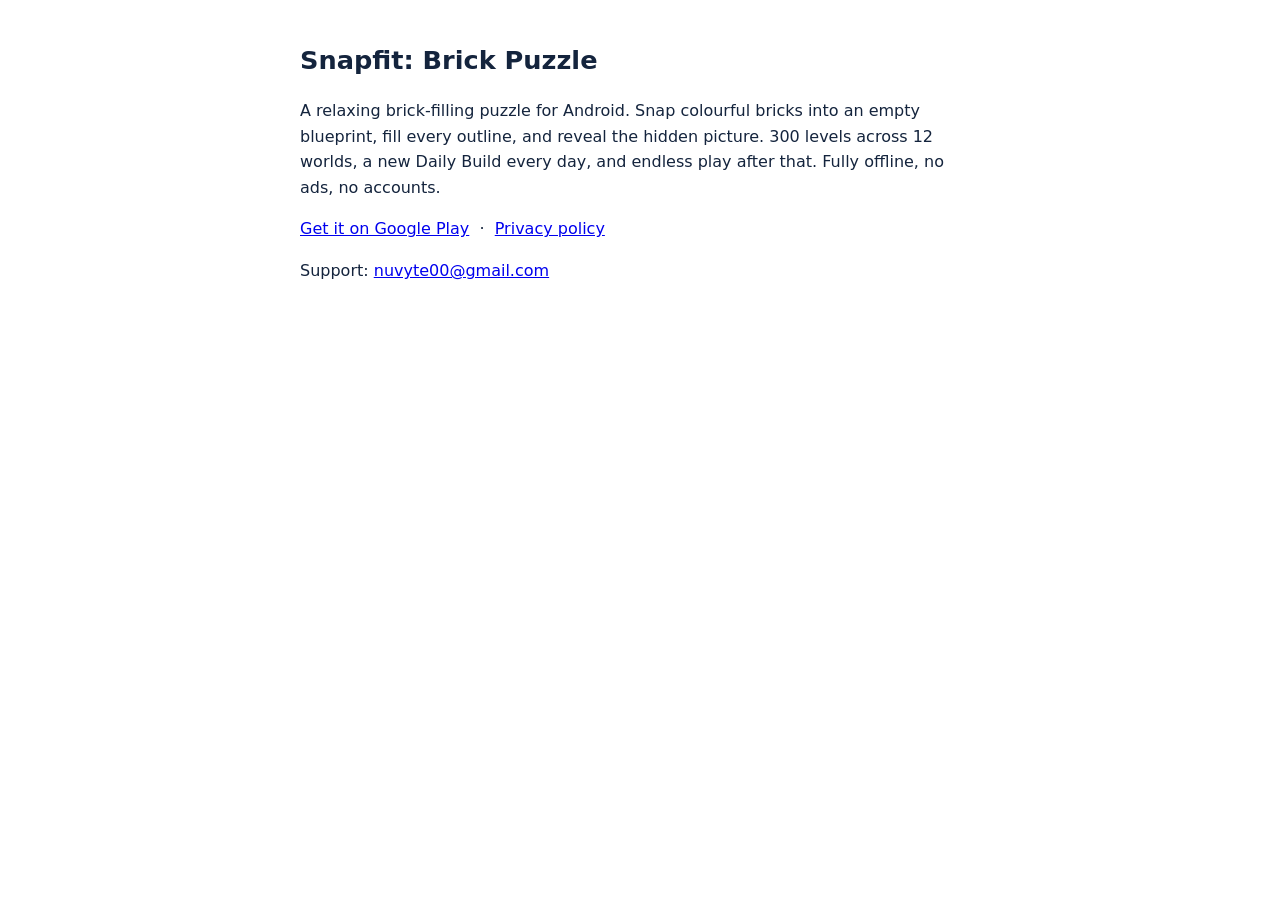
==== index.html @ 2ac183a6 "Snapfit site: landing page and privacy policy Co-Authored-By: Claude Opus 5.5 <noreply@anthropic.com" ====
<!doctype html>
<html lang="en"><head><meta charset="utf-8"><meta name="viewport" content="width=device-width, initial-scale=1">
<title>Snapfit: Brick Puzzle</title>
<style>body{font-family:system-ui,sans-serif;max-width:680px;margin:40px auto;padding:0 20px;line-height:1.6;color:#14243D}h1{font-size:1.6rem}</style>
</head><body>
<h1>Snapfit: Brick Puzzle</h1>
<p>A relaxing brick-filling puzzle for Android. Snap colourful bricks into an empty blueprint, fill every outline, and reveal the hidden picture. 300 levels across 12 worlds, a new Daily Build every day, and endless play after that. Fully offline, no ads, no accounts.</p>
<p><a href="https://play.google.com/store/apps/details?id=com.nuvyte.snapfit">Get it on Google Play</a> &nbsp;·&nbsp; <a href="privacy-policy.html">Privacy policy</a></p>
<p>Support: <a href="mailto:nuvyte00@gmail.com">nuvyte00@gmail.com</a></p>
</body></html>
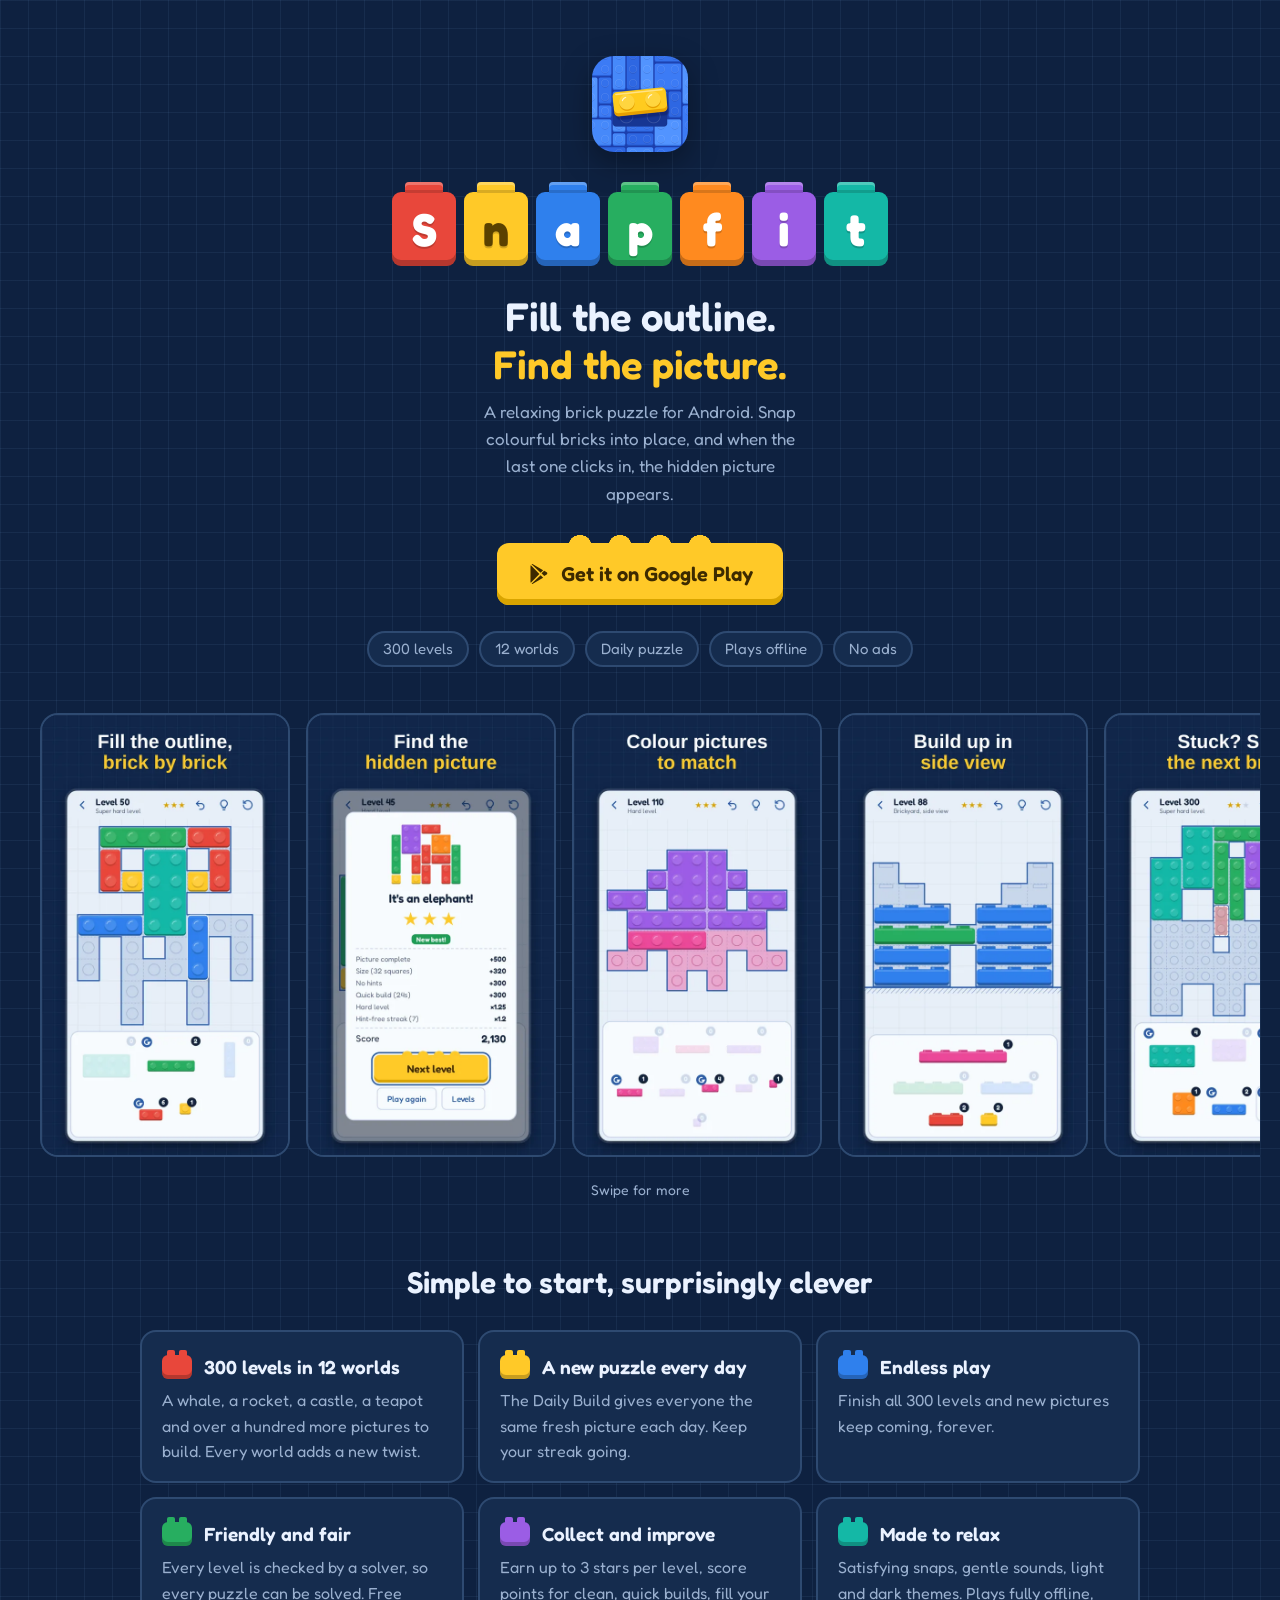
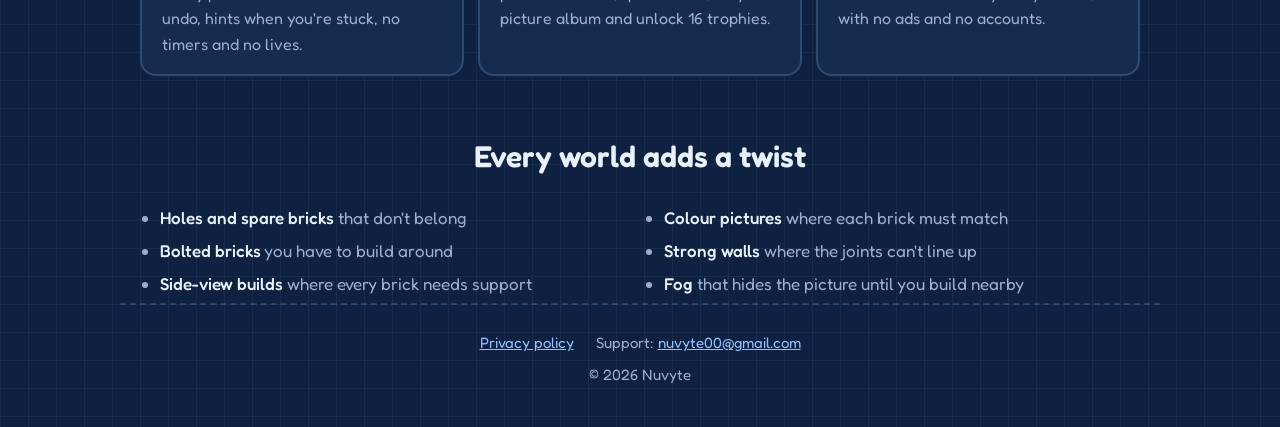
==== commit 89a3c4b1: "Redesign site to match the game: brick logo, screenshots, features; restyle privacy page Co-Authored" ====
--- a/index.html
+++ b/index.html
@@ -1,10 +1,83 @@
 <!doctype html>
-<html lang="en"><head><meta charset="utf-8"><meta name="viewport" content="width=device-width, initial-scale=1">
+<html lang="en">
+<head>
+<meta charset="utf-8">
+<meta name="viewport" content="width=device-width, initial-scale=1">
 <title>Snapfit: Brick Puzzle</title>
-<style>body{font-family:system-ui,sans-serif;max-width:680px;margin:40px auto;padding:0 20px;line-height:1.6;color:#14243D}h1{font-size:1.6rem}</style>
-</head><body>
-<h1>Snapfit: Brick Puzzle</h1>
-<p>A relaxing brick-filling puzzle for Android. Snap colourful bricks into an empty blueprint, fill every outline, and reveal the hidden picture. 300 levels across 12 worlds, a new Daily Build every day, and endless play after that. Fully offline, no ads, no accounts.</p>
-<p><a href="https://play.google.com/store/apps/details?id=com.nuvyte.snapfit">Get it on Google Play</a> &nbsp;·&nbsp; <a href="privacy-policy.html">Privacy policy</a></p>
-<p>Support: <a href="mailto:nuvyte00@gmail.com">nuvyte00@gmail.com</a></p>
-</body></html>
+<meta name="description" content="Snap colourful bricks into place, fill every outline, and reveal the hidden picture. 300 levels, a new puzzle every day, no ads. For Android.">
+<meta name="theme-color" content="#0E2140">
+<meta property="og:title" content="Snapfit: Brick Puzzle">
+<meta property="og:description" content="Fill the outline. Find the picture. 300 levels and a new puzzle every day.">
+<meta property="og:image" content="https://nuvyte.github.io/snapfit/img/og-1024x500.png">
+<meta property="og:url" content="https://nuvyte.github.io/snapfit/">
+<meta name="twitter:card" content="summary_large_image">
+<link rel="icon" type="image/png" sizes="32x32" href="img/favicon-32.png">
+<link rel="apple-touch-icon" href="img/apple-touch-icon.png">
+<link rel="preconnect" href="https://fonts.googleapis.com">
+<link rel="preconnect" href="https://fonts.gstatic.com" crossorigin>
+<link href="https://fonts.googleapis.com/css2?family=Fredoka:wght@400;500;600;700&display=swap" rel="stylesheet">
+<link rel="stylesheet" href="style.css">
+</head>
+<body>
+<header class="hero wrap">
+  <img class="app-icon" src="img/icon-192.png" alt="" width="96" height="96">
+  <h1 class="logo" aria-label="Snapfit"><span>S</span><span>n</span><span>a</span><span>p</span><span>f</span><span>i</span><span>t</span></h1>
+  <p class="tagline">Fill the outline.<br><em>Find the picture.</em></p>
+  <p class="sub">A relaxing brick puzzle for Android. Snap colourful bricks into place, and when the last one clicks in, the hidden picture appears.</p>
+  <a class="cta" href="https://play.google.com/store/apps/details?id=com.nuvyte.snapfit">
+    <svg viewBox="0 0 24 24" aria-hidden="true"><path fill="currentColor" d="M4.2 2.4c-.3.3-.4.8-.4 1.3v16.6c0 .5.1 1 .4 1.3l9.3-9.6zM14.9 13.4l2.7 2.8-11.2 6.4c-.5.3-1 .3-1.4.1zM18.8 8.5l2.7 1.6c.9.5.9 1.9 0 2.4l-2.7 1.6-3-3zM5 1.3c.4-.2.9-.2 1.4.1l11.2 6.4-2.7 2.8z"/></svg>
+    Get it on Google Play
+  </a>
+  <ul class="facts">
+    <li>300 levels</li><li>12 worlds</li><li>Daily puzzle</li><li>Plays offline</li><li>No ads</li>
+  </ul>
+</header>
+
+<main>
+  <div class="shots" tabindex="0" aria-label="Screenshots">
+    <img src="img/shot-1-drag.webp" alt="Dragging bricks onto a level's outline" width="540" height="960" loading="lazy">
+    <img src="img/shot-2-reveal.webp" alt="A finished level revealing the hidden picture" width="540" height="960" loading="lazy">
+    <img src="img/shot-3-colour.webp" alt="A colour level where each brick must match its colour" width="540" height="960" loading="lazy">
+    <img src="img/shot-4-side.webp" alt="A side-view build where bricks need support" width="540" height="960" loading="lazy">
+    <img src="img/shot-5-hint.webp" alt="A hint showing the next brick in place" width="540" height="960" loading="lazy">
+    <img src="img/shot-6-worlds.webp" alt="The list of 12 worlds" width="540" height="960" loading="lazy">
+    <img src="img/shot-7-home.webp" alt="The home screen with the daily build" width="540" height="960" loading="lazy">
+    <img src="img/shot-8-album.webp" alt="The picture album" width="540" height="960" loading="lazy">
+  </div>
+  <p class="hint">Swipe for more</p>
+
+  <section class="wrap">
+    <h2>Simple to start, surprisingly clever</h2>
+    <div class="grid">
+      <div class="card"><h3><span class="chip" style="--c:#E8473B"></span>300 levels in 12 worlds</h3>
+        <p>A whale, a rocket, a castle, a teapot and over a hundred more pictures to build. Every world adds a new twist.</p></div>
+      <div class="card"><h3><span class="chip" style="--c:#FFC928"></span>A new puzzle every day</h3>
+        <p>The Daily Build gives everyone the same fresh picture each day. Keep your streak going.</p></div>
+      <div class="card"><h3><span class="chip" style="--c:#2F80ED"></span>Endless play</h3>
+        <p>Finish all 300 levels and new pictures keep coming, forever.</p></div>
+      <div class="card"><h3><span class="chip" style="--c:#27AE60"></span>Friendly and fair</h3>
+        <p>Every level is checked by a solver, so every puzzle can be solved. Free undo, hints when you're stuck, no timers and no lives.</p></div>
+      <div class="card"><h3><span class="chip" style="--c:#9B5DE5"></span>Collect and improve</h3>
+        <p>Earn up to 3 stars per level, score points for clean, quick builds, fill your picture album and unlock 16 trophies.</p></div>
+      <div class="card"><h3><span class="chip" style="--c:#14B8A6"></span>Made to relax</h3>
+        <p>Satisfying snaps, gentle sounds, light and dark themes. Plays fully offline, with no ads and no accounts.</p></div>
+    </div>
+
+    <h2>Every world adds a twist</h2>
+    <ul class="twists">
+      <li><b>Holes and spare bricks</b> that don't belong</li>
+      <li><b>Bolted bricks</b> you have to build around</li>
+      <li><b>Side-view builds</b> where every brick needs support</li>
+      <li><b>Colour pictures</b> where each brick must match</li>
+      <li><b>Strong walls</b> where the joints can't line up</li>
+      <li><b>Fog</b> that hides the picture until you build nearby</li>
+    </ul>
+  </section>
+</main>
+
+<footer class="wrap">
+  <nav><a href="privacy-policy.html">Privacy policy</a><span>Support: <a href="mailto:nuvyte00@gmail.com">nuvyte00@gmail.com</a></span></nav>
+  © 2026 Nuvyte
+</footer>
+</body>
+</html>
--- a/style.css
+++ b/style.css
@@ -0,0 +1,74 @@
+:root{
+  --navy:#0E2140;--navy-2:#152C4E;--edge:rgba(143,192,255,.2);--grid:rgba(143,192,255,.07);
+  --text:#EAF2FF;--muted:#9AB0CF;--ink:#8FC0FF;--gold:#FFC928;--gold-edge:#D9A400;--gold-text:#3D2A00;
+  color-scheme:dark;
+}
+*,*::before,*::after{box-sizing:border-box}
+html{-webkit-text-size-adjust:100%}
+body{margin:0;background:var(--navy);color:var(--text);font:17px/1.6 'Fredoka','Trebuchet MS','Avenir Next',system-ui,sans-serif;
+  background-image:linear-gradient(var(--grid) 1px,transparent 1px),linear-gradient(90deg,var(--grid) 1px,transparent 1px);background-size:28px 28px}
+a{color:var(--ink)}
+.wrap{max-width:1040px;margin:0 auto;padding-inline:20px}
+img{max-width:100%;display:block}
+
+/* brick logo, same as the game's home screen */
+.logo{display:flex;gap:clamp(4px,1.2vw,8px);justify-content:center;margin:0;padding-top:14px;font-size:inherit}
+.logo span{--c:#E8473B;position:relative;width:clamp(38px,10vw,64px);height:clamp(44px,11.5vw,74px);background:var(--c);border-radius:9px;
+  display:grid;place-items:center;color:#fff;font-weight:700;font-size:clamp(26px,7vw,46px);line-height:1;
+  box-shadow:inset 0 -6px 0 rgba(0,0,0,.22);text-shadow:0 2px 0 rgba(0,0,0,.18)}
+.logo span::before{content:"";position:absolute;top:-10px;left:20%;width:60%;height:11px;border-radius:4px 4px 0 0;background:var(--c);
+  box-shadow:inset 0 -3px 0 rgba(0,0,0,.15),inset 0 3px 0 rgba(255,255,255,.25)}
+.logo span:nth-child(2){--c:#FFC928;color:#5A4100}.logo span:nth-child(3){--c:#2F80ED}.logo span:nth-child(4){--c:#27AE60}
+.logo span:nth-child(5){--c:#FF8A1F}.logo span:nth-child(6){--c:#9B5DE5}.logo span:nth-child(7){--c:#14B8A6}
+@media (prefers-reduced-motion:no-preference){.logo span{animation:drop .5s cubic-bezier(.3,1.5,.6,1) both}
+  .logo span:nth-child(2){animation-delay:.07s}.logo span:nth-child(3){animation-delay:.14s}.logo span:nth-child(4){animation-delay:.21s}
+  .logo span:nth-child(5){animation-delay:.28s}.logo span:nth-child(6){animation-delay:.35s}.logo span:nth-child(7){animation-delay:.42s}
+  @keyframes drop{from{transform:translateY(-80px);opacity:0}to{transform:none;opacity:1}}}
+
+/* hero */
+.hero{text-align:center;padding-block:56px 36px}
+.app-icon{width:96px;height:96px;border-radius:22px;margin:0 auto 26px;box-shadow:0 10px 30px rgba(0,0,0,.35)}
+.tagline{font-size:clamp(26px,5vw,40px);font-weight:600;line-height:1.2;margin:26px 0 10px}
+.tagline em{font-style:normal;color:var(--gold)}
+.sub{color:var(--muted);margin:0 auto 28px;max-width:34ch}
+.cta{position:relative;display:inline-flex;align-items:center;gap:12px;background:var(--gold);color:var(--gold-text);text-decoration:none;
+  font-weight:600;font-size:20px;padding:15px 30px;border-radius:12px;box-shadow:inset 0 -6px 0 var(--gold-edge);margin-top:8px}
+.cta::before{content:"";position:absolute;top:-8px;left:22%;width:56%;height:9px;
+  background:radial-gradient(ellipse 11px 9px at 50% 100%,var(--gold) 98%,transparent 100%) 0 0/25% 100% repeat-x}
+.cta:active{transform:translateY(3px);box-shadow:inset 0 -3px 0 var(--gold-edge)}
+.cta svg{width:22px;height:22px;flex:none}
+.facts{display:flex;flex-wrap:wrap;justify-content:center;gap:8px 10px;list-style:none;padding:0;margin:26px 0 0}
+.facts li{border:2px solid var(--edge);background:var(--navy-2);border-radius:999px;padding:4px 14px;font-size:15px;color:var(--muted)}
+
+/* screenshots */
+.shots{display:flex;gap:16px;overflow-x:auto;scroll-snap-type:x mandatory;padding:10px 20px 22px;margin:0 auto;max-width:1240px;
+  scrollbar-width:thin;scrollbar-color:var(--edge) transparent}
+.shots img{flex:none;width:clamp(200px,58vw,250px);aspect-ratio:9/16;height:auto;border-radius:18px;scroll-snap-align:center;
+  border:2px solid var(--edge);background:var(--navy-2)}
+.hint{text-align:center;color:var(--muted);font-size:14px;margin:0 0 8px}
+
+/* features */
+section h2{font-size:clamp(24px,4vw,30px);font-weight:600;text-align:center;margin:56px 0 24px}
+.grid{display:grid;grid-template-columns:repeat(auto-fit,minmax(min(100%,290px),1fr));gap:14px}
+.card{background:var(--navy-2);border:2px solid var(--edge);border-radius:16px;padding:20px 20px 16px}
+.card h3{display:flex;align-items:center;gap:12px;margin:0 0 6px;font-size:19px;font-weight:600}
+.card p{margin:0;color:var(--muted);font-size:16px}
+.chip{--c:#2F80ED;width:30px;height:24px;border-radius:6px;background:var(--c);flex:none;position:relative;box-shadow:inset 0 -4px 0 rgba(0,0,0,.22)}
+.chip::before,.chip::after{content:"";position:absolute;top:-5px;width:8px;height:6px;border-radius:2px 2px 0 0;background:var(--c)}
+.chip::before{left:5px}.chip::after{right:5px}
+.twists{columns:2 260px;column-gap:28px;margin:0;padding:0 0 0 20px;color:var(--muted)}
+.twists li{margin-bottom:6px;break-inside:avoid}.twists b{color:var(--text);font-weight:500}
+
+/* footer */
+footer{margin-top:64px;border-top:2px dashed var(--edge);padding-block:26px 40px;text-align:center;color:var(--muted);font-size:15px}
+footer nav{display:flex;flex-wrap:wrap;justify-content:center;gap:6px 22px;margin-bottom:8px}
+
+/* privacy page */
+.doc{max-width:720px;margin:0 auto;padding-block:28px 20px}
+.doc header{display:flex;align-items:center;gap:14px;margin-bottom:24px}
+.doc header img{width:52px;height:52px;border-radius:12px}
+.doc header a{text-decoration:none;color:var(--text);font-weight:600;font-size:20px}
+.doc h1{font-size:clamp(28px,5vw,36px);font-weight:600;line-height:1.2;margin:0 0 4px}
+.doc h2{font-size:21px;font-weight:600;margin:30px 0 6px;text-align:left}
+.doc p{color:#C9D7EC;margin:0 0 12px}
+.doc .date{color:var(--muted);margin-bottom:24px}
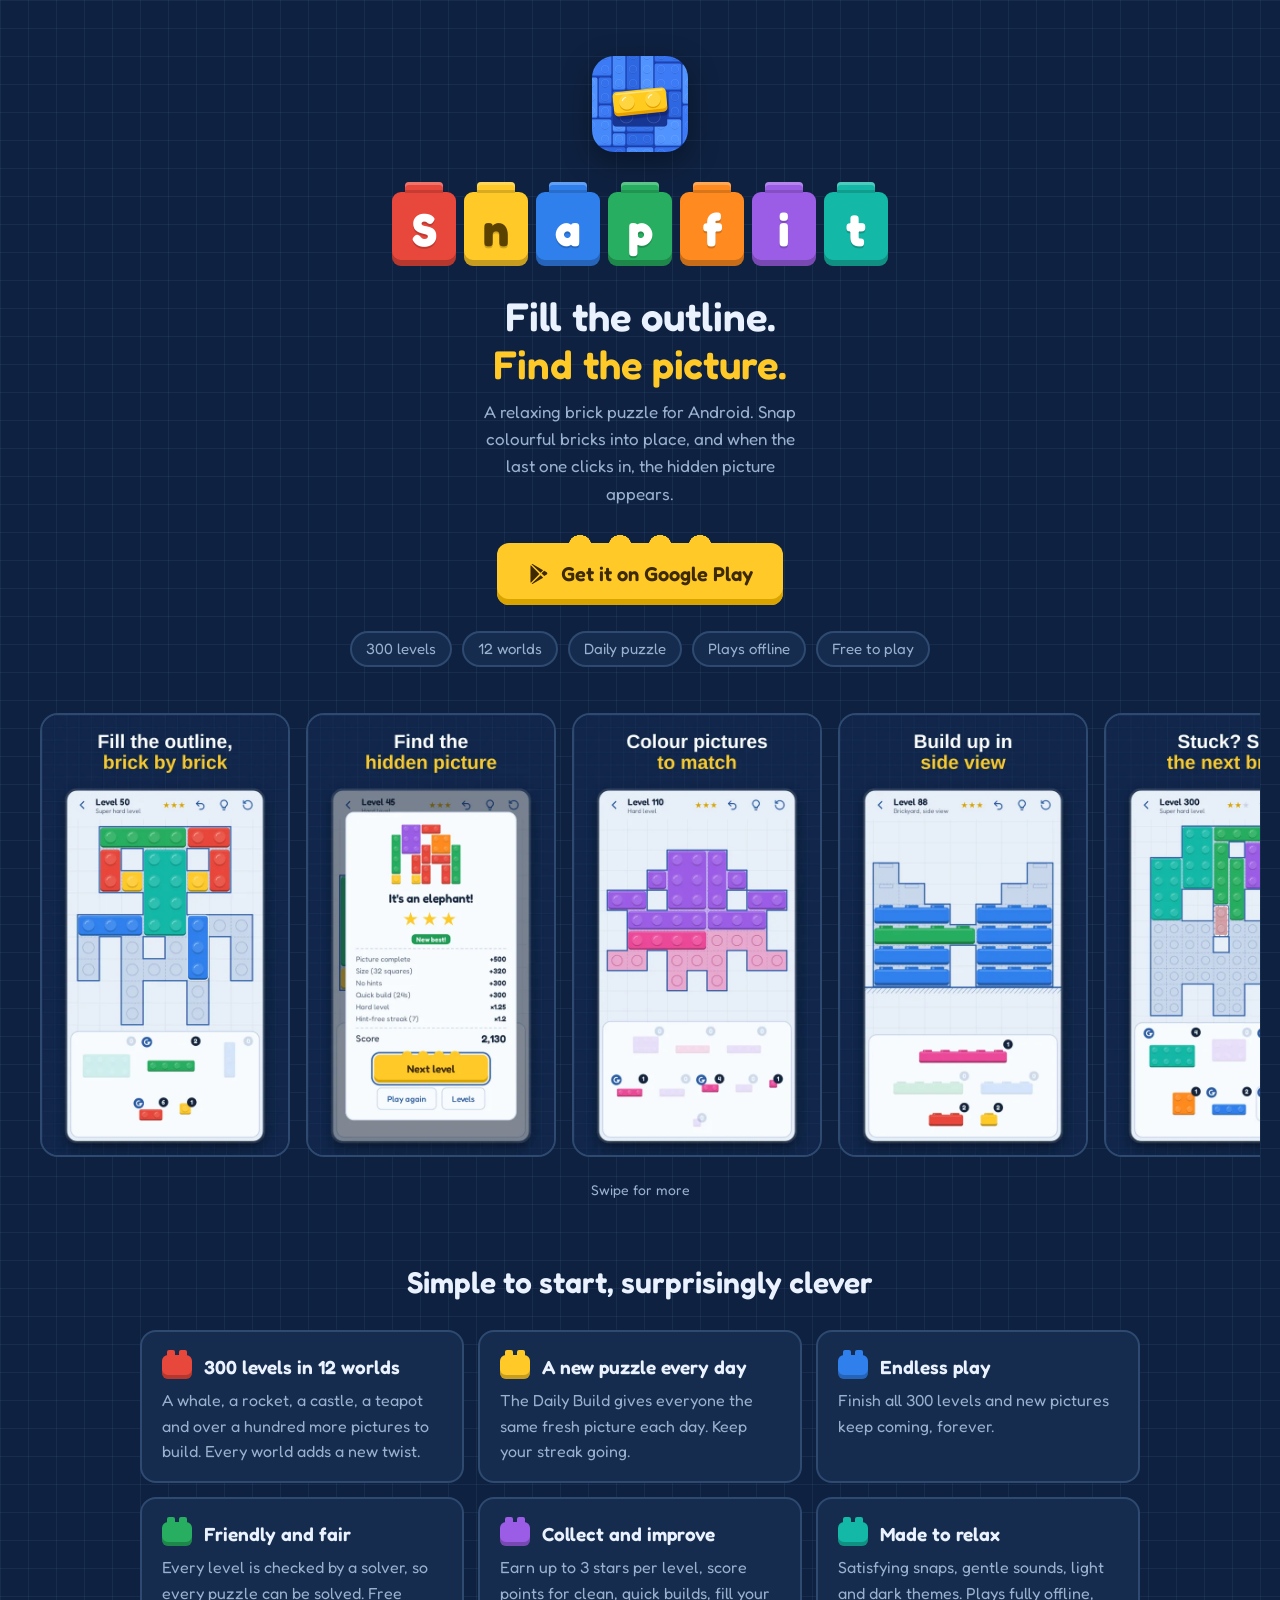
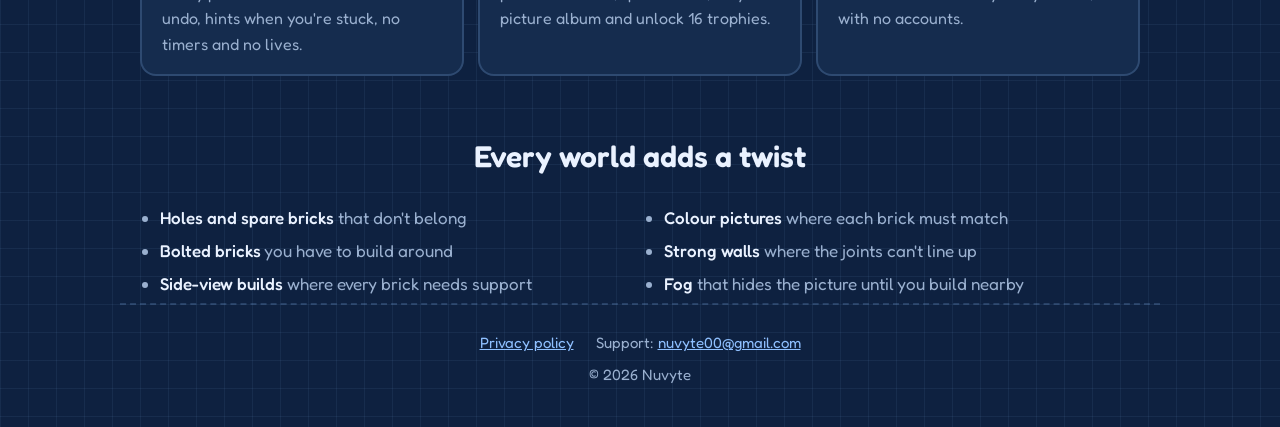
==== commit 9123f4a2: "Free to play with ads: update site copy and privacy policy for AdMob and Remove ads Co-Authored-By: " ====
--- a/index.html
+++ b/index.html
@@ -4,7 +4,7 @@
 <meta charset="utf-8">
 <meta name="viewport" content="width=device-width, initial-scale=1">
 <title>Snapfit: Brick Puzzle</title>
-<meta name="description" content="Snap colourful bricks into place, fill every outline, and reveal the hidden picture. 300 levels, a new puzzle every day, no ads. For Android.">
+<meta name="description" content="Snap colourful bricks into place, fill every outline, and reveal the hidden picture. 300 levels, a new puzzle every day, free to play. For Android.">
 <meta name="theme-color" content="#0E2140">
 <meta property="og:title" content="Snapfit: Brick Puzzle">
 <meta property="og:description" content="Fill the outline. Find the picture. 300 levels and a new puzzle every day.">
@@ -29,7 +29,7 @@
     Get it on Google Play
   </a>
   <ul class="facts">
-    <li>300 levels</li><li>12 worlds</li><li>Daily puzzle</li><li>Plays offline</li><li>No ads</li>
+    <li>300 levels</li><li>12 worlds</li><li>Daily puzzle</li><li>Plays offline</li><li>Free to play</li>
   </ul>
 </header>
 
@@ -60,7 +60,7 @@
       <div class="card"><h3><span class="chip" style="--c:#9B5DE5"></span>Collect and improve</h3>
         <p>Earn up to 3 stars per level, score points for clean, quick builds, fill your picture album and unlock 16 trophies.</p></div>
       <div class="card"><h3><span class="chip" style="--c:#14B8A6"></span>Made to relax</h3>
-        <p>Satisfying snaps, gentle sounds, light and dark themes. Plays fully offline, with no ads and no accounts.</p></div>
+        <p>Satisfying snaps, gentle sounds, light and dark themes. Plays fully offline, with no accounts.</p></div>
     </div>
 
     <h2>Every world adds a twist</h2>
